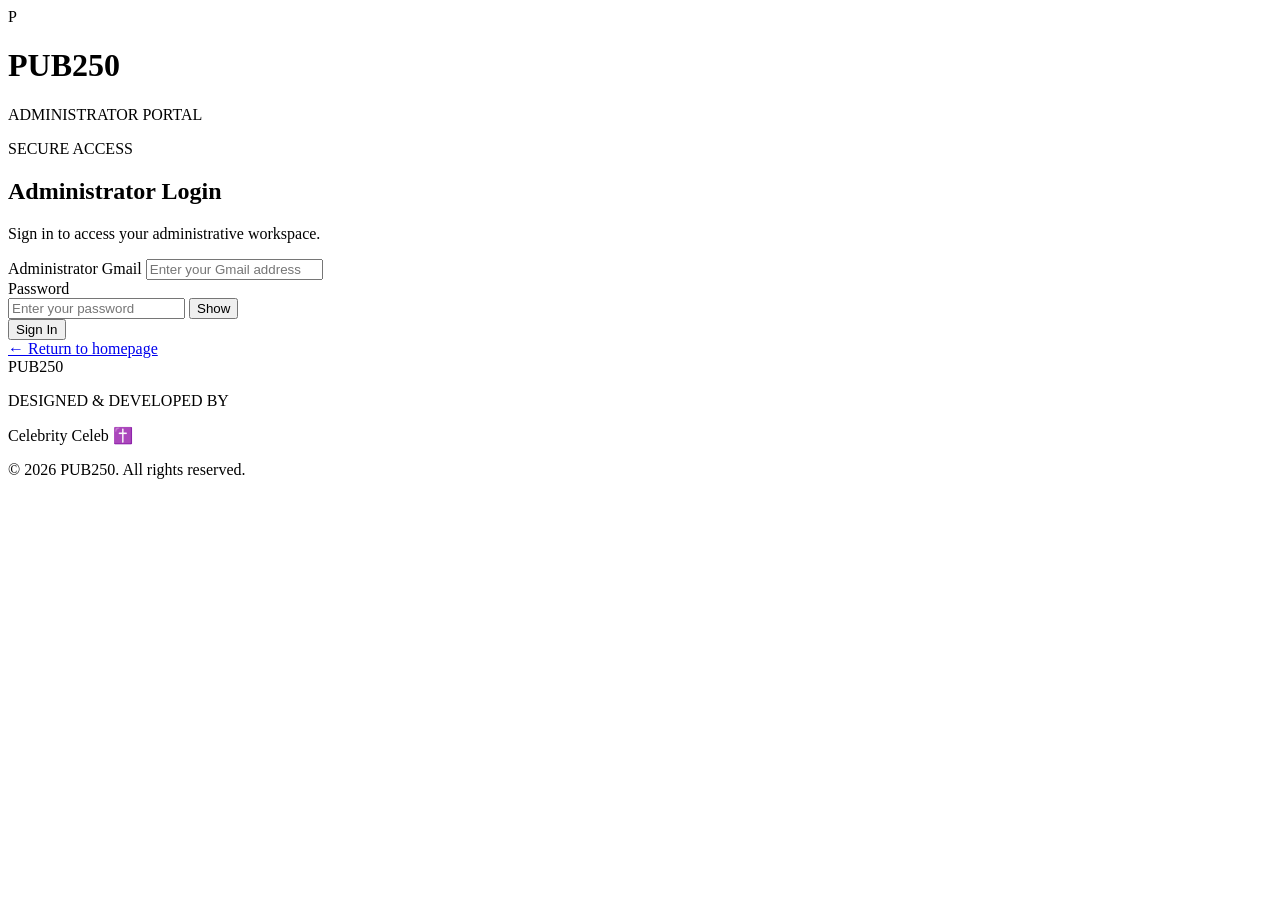
==== admin.html @ 8ce0f622 "Add files via upload" ====
<!DOCTYPE html>
<html lang="en">
<head>
    <meta charset="UTF-8">
    <meta name="viewport" content="width=device-width, initial-scale=1.0">
    <title>Administrator Login | PUB250</title>
    <link rel="stylesheet" href="css/style.css">
</head>

<body class="auth-page">

    <main class="auth-container">

        <div class="auth-brand">
            <div class="auth-brand-icon">P</div>
            <h1>PUB250</h1>
            <p>ADMINISTRATOR PORTAL</p>
        </div>

        <section class="auth-card">

            <div class="auth-heading">
                <span class="auth-eyebrow">SECURE ACCESS</span>
                <h2>Administrator Login</h2>
                <p>Sign in to access your administrative workspace.</p>
            </div>

            <form id="adminLoginForm">

                <div class="form-group">
                    <label for="adminEmail">Administrator Gmail</label>
                    <input
                        type="email"
                        id="adminEmail"
                        placeholder="Enter your Gmail address"
                        autocomplete="username"
                        required
                    >
                </div>

                <div class="form-group">
                    <label for="adminPassword">Password</label>

                    <div class="password-wrapper">
                        <input
                            type="password"
                            id="adminPassword"
                            placeholder="Enter your password"
                            autocomplete="current-password"
                            required
                        >

                        <button
                            type="button"
                            class="password-toggle"
                            id="togglePassword"
                        >
                            Show
                        </button>
                    </div>
                </div>

                <div
                    class="auth-message"
                    id="adminLoginMessage"
                    role="alert"
                    aria-live="polite"
                ></div>

                <button
                    type="submit"
                    class="auth-submit"
                    id="adminLoginButton"
                >
                    <span id="adminLoginButtonText">Sign In</span>
                </button>

            </form>

            <div class="auth-divider"></div>

            <div class="auth-register-link">
                <a href="index.html">← Return to homepage</a>
            </div>

        </section>

    </main>

    <footer class="creator-footer auth-creator-footer">
        <div class="creator-footer-brand">
            <span class="creator-footer-line"></span>
            <span>PUB250</span>
            <span class="creator-footer-line"></span>
        </div>

        <p class="creator-footer-label">
            DESIGNED &amp; DEVELOPED BY
        </p>

        <p class="creator-footer-name">
            Celebrity Celeb <span>✝️</span>
        </p>

        <p class="creator-footer-copyright">
            © 2026 PUB250. All rights reserved.
        </p>
    </footer>

    <script type="module">

        import { adminLogin } from "./js/auth.js";

        const form = document.getElementById("adminLoginForm");
        const emailInput = document.getElementById("adminEmail");
        const passwordInput = document.getElementById("adminPassword");

        const message = document.getElementById("adminLoginMessage");
        const loginButton = document.getElementById("adminLoginButton");
        const buttonText = document.getElementById("adminLoginButtonText");
        const togglePassword = document.getElementById("togglePassword");

        togglePassword.addEventListener("click", () => {
            const isHidden = passwordInput.type === "password";

            passwordInput.type = isHidden ? "text" : "password";
            togglePassword.textContent = isHidden ? "Hide" : "Show";
        });

        form.addEventListener("submit", async (event) => {

            event.preventDefault();

            message.textContent = "";
            message.className = "auth-message";

            loginButton.disabled = true;
            buttonText.textContent = "Signing in...";

            try {

                await adminLogin(
                    emailInput.value,
                    passwordInput.value
                );

                message.textContent = "Login successful. Opening administrator portal...";
                message.classList.add("success");

                window.location.href = "admin-dashboard.html";

            } catch (error) {

                message.textContent =
                    error.message || "Unable to sign in. Please try again.";

                message.classList.add("error");

                loginButton.disabled = false;
                buttonText.textContent = "Sign In";
            }

        });

    </script>

</body>
</html>
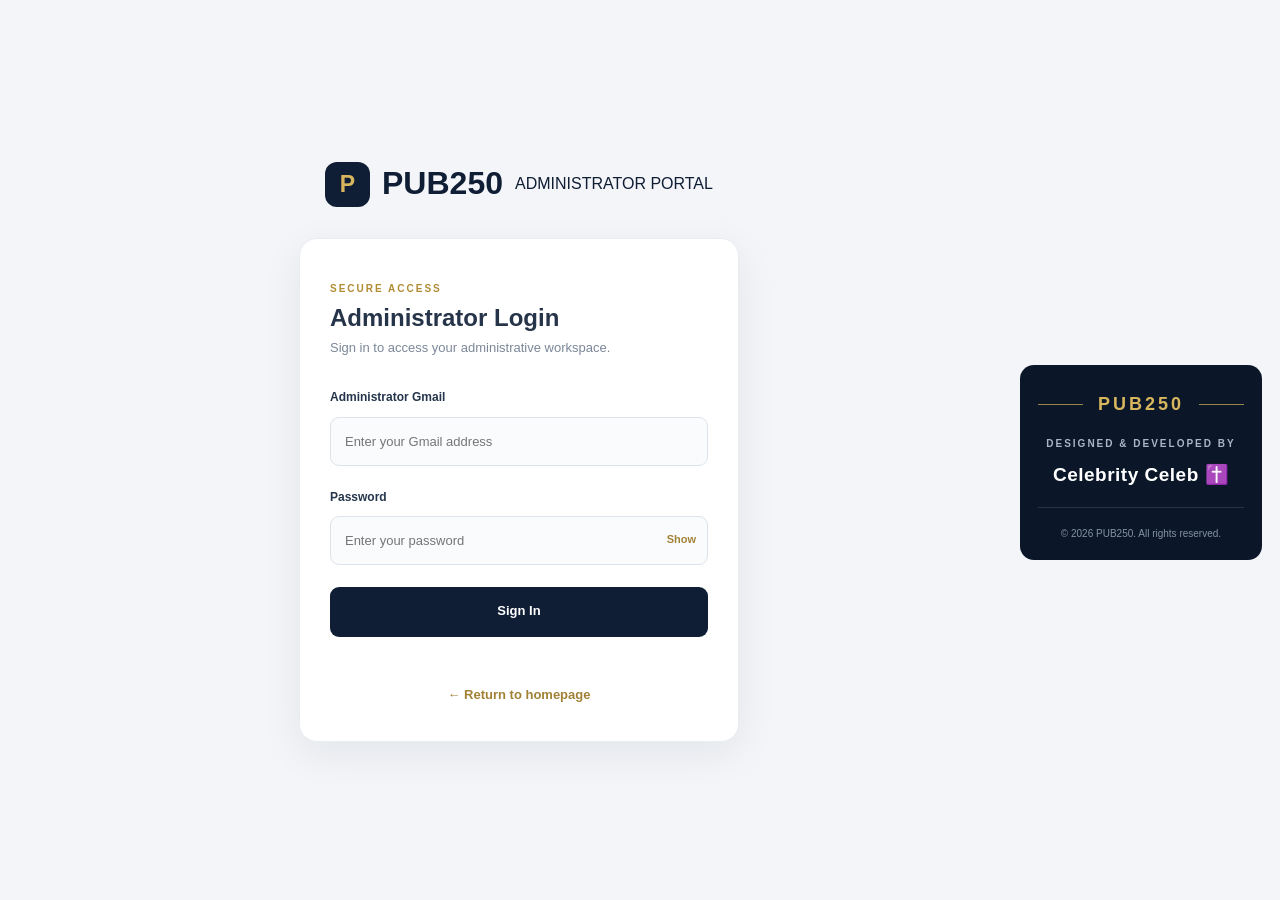
==== commit 79e79511: "Update admin.html" ====
--- a/admin.html
+++ b/admin.html
@@ -8,7 +8,7 @@
     <link rel="stylesheet" href="css/style.css">
 </head>
 
-<body class="auth-page">
+<body class="auth-page admin-login-page">
 
     <main class="auth-container">
 
--- a/css/style.css
+++ b/css/style.css
@@ -0,0 +1,1589 @@
+
+/* =========================================
+   PUB250 — MAIN DESIGN SYSTEM
+   Version 1.0
+========================================= */
+
+:root {
+    --navy: #101E35;
+    --navy-light: #1C2E4B;
+    --gold: #D7B65D;
+    --gold-light: #F5EBCF;
+    --white: #FFFFFF;
+    --background: #F3F5F8;
+    --text: #263449;
+    --muted: #718096;
+    --border: #E5E9F0;
+    --success: #26966D;
+    --shadow: 0 15px 40px rgba(16, 30, 53, 0.08);
+}
+
+* {
+    margin: 0;
+    padding: 0;
+    box-sizing: border-box;
+}
+
+html {
+    scroll-behavior: smooth;
+}
+
+body {
+    font-family: Arial, Helvetica, sans-serif;
+    background: var(--white);
+    color: var(--text);
+    line-height: 1.6;
+    overflow-x: hidden;
+}
+
+a {
+    text-decoration: none;
+    color: inherit;
+}
+
+button,
+input {
+    font: inherit;
+}
+
+.site-header {
+    width: 100%;
+    min-height: 82px;
+    padding: 15px 7%;
+    display: flex;
+    align-items: center;
+    justify-content: space-between;
+    background: var(--white);
+    border-bottom: 1px solid var(--border);
+    position: relative;
+    z-index: 10;
+}
+
+.brand {
+    display: flex;
+    align-items: center;
+    gap: 12px;
+}
+
+.brand-logo {
+    width: 45px;
+    height: 45px;
+    border-radius: 12px;
+    background: var(--navy);
+    color: var(--gold);
+    display: flex;
+    align-items: center;
+    justify-content: center;
+    font-size: 17px;
+    font-weight: 800;
+    letter-spacing: -1px;
+}
+
+.brand-info h2 {
+    font-size: 20px;
+    color: var(--navy);
+    line-height: 1.2;
+    letter-spacing: 1px;
+}
+
+.brand-info p {
+    font-size: 10px;
+    color: var(--muted);
+    letter-spacing: 0.5px;
+}
+
+.header-login {
+    padding: 10px 20px;
+    border: 1px solid var(--navy);
+    color: var(--navy);
+    border-radius: 7px;
+    font-size: 13px;
+    font-weight: 700;
+    transition: 0.25s;
+}
+
+.header-login:hover {
+    background: var(--navy);
+    color: var(--white);
+}
+
+/* HERO */
+
+.hero-section {
+    min-height: 580px;
+    padding: 85px 7%;
+    display: grid;
+    grid-template-columns: 1.1fr 0.9fr;
+    align-items: center;
+    gap: 60px;
+    background:
+        radial-gradient(circle at 85% 15%, rgba(215, 182, 93, 0.10), transparent 30%),
+        linear-gradient(120deg, #FFFFFF 45%, #F5F7FA 100%);
+}
+
+.hero-content {
+    max-width: 620px;
+}
+
+.hero-tag {
+    display: inline-flex;
+    align-items: center;
+    gap: 9px;
+    padding: 7px 13px;
+    background: #F1F5F9;
+    color: var(--navy);
+    border-radius: 30px;
+    font-size: 11px;
+    font-weight: 700;
+    letter-spacing: 0.5px;
+    margin-bottom: 25px;
+}
+
+.status-dot {
+    width: 8px;
+    height: 8px;
+    border-radius: 50%;
+    background: var(--success);
+}
+
+.hero-content h1 {
+    color: var(--navy);
+    font-size: clamp(38px, 5vw, 62px);
+    line-height: 1.12;
+    letter-spacing: -2px;
+    margin-bottom: 22px;
+}
+
+.hero-content h1 span {
+    color: #B38B32;
+}
+
+.hero-description {
+    color: var(--muted);
+    font-size: 16px;
+    max-width: 510px;
+    line-height: 1.8;
+    margin-bottom: 30px;
+}
+
+.hero-actions {
+    display: flex;
+    align-items: center;
+    flex-wrap: wrap;
+    gap: 13px;
+}
+
+.btn-primary,
+.btn-secondary,
+.btn-gold {
+    display: inline-flex;
+    align-items: center;
+    justify-content: center;
+    min-height: 48px;
+    padding: 0 23px;
+    border-radius: 7px;
+    font-size: 13px;
+    font-weight: 700;
+    transition: 0.25s;
+}
+
+.btn-primary {
+    background: var(--navy);
+    color: var(--white);
+    border: 1px solid var(--navy);
+}
+
+.btn-primary:hover {
+    background: var(--navy-light);
+    transform: translateY(-2px);
+}
+
+.btn-secondary {
+    background: var(--white);
+    color: var(--navy);
+    border: 1px solid var(--border);
+}
+
+.btn-secondary:hover {
+    border-color: var(--gold);
+    transform: translateY(-2px);
+}
+
+.hero-note {
+    margin-top: 22px;
+    color: var(--muted);
+    font-size: 11px;
+}
+
+/* HERO VISUAL */
+
+.hero-visual {
+    min-height: 390px;
+    display: flex;
+    align-items: center;
+    justify-content: center;
+    position: relative;
+}
+
+.visual-card {
+    width: 100%;
+    max-width: 370px;
+    min-height: 330px;
+    padding: 30px;
+    border-radius: 18px;
+    background: var(--navy);
+    color: var(--white);
+    box-shadow: 0 25px 60px rgba(16, 30, 53, 0.20);
+    position: relative;
+    overflow: hidden;
+}
+
+.visual-card::before {
+    content: "";
+    position: absolute;
+    width: 220px;
+    height: 220px;
+    border: 1px solid rgba(215, 182, 93, 0.18);
+    border-radius: 50%;
+    right: -80px;
+    top: -80px;
+}
+
+.visual-top,
+.visual-bottom {
+    display: flex;
+    align-items: center;
+    justify-content: space-between;
+    position: relative;
+    z-index: 1;
+}
+
+.visual-icon {
+    width: 43px;
+    height: 43px;
+    display: flex;
+    align-items: center;
+    justify-content: center;
+    border-radius: 12px;
+    background: rgba(215, 182, 93, 0.15);
+    color: var(--gold);
+    font-size: 20px;
+}
+
+.visual-label {
+    font-size: 10px;
+    color: #C6CFDC;
+    letter-spacing: 1px;
+    text-transform: uppercase;
+}
+
+.visual-year {
+    font-size: 76px;
+    line-height: 1;
+    font-weight: 800;
+    color: var(--gold);
+    margin: 48px 0 15px;
+    letter-spacing: -5px;
+    position: relative;
+    z-index: 1;
+}
+
+.visual-card h3 {
+    font-size: 19px;
+    position: relative;
+    z-index: 1;
+}
+
+.visual-card > p {
+    color: #C6CFDC;
+    font-size: 12px;
+    margin-top: 5px;
+    position: relative;
+    z-index: 1;
+}
+
+.visual-divider {
+    height: 1px;
+    background: rgba(255, 255, 255, 0.15);
+    margin: 28px 0 17px;
+}
+
+.visual-bottom {
+    font-size: 10px;
+    color: #C6CFDC;
+}
+
+.floating-card {
+    position: absolute;
+    display: flex;
+    align-items: center;
+    gap: 11px;
+    padding: 13px 16px;
+    background: var(--white);
+    border-radius: 10px;
+    box-shadow: var(--shadow);
+    z-index: 2;
+}
+
+.floating-card-one {
+    top: 40px;
+    right: -10px;
+}
+
+.floating-card-two {
+    bottom: 30px;
+    left: -25px;
+}
+
+.floating-icon {
+    width: 34px;
+    height: 34px;
+    display: flex;
+    align-items: center;
+    justify-content: center;
+    background: var(--gold-light);
+    color: var(--navy);
+    border-radius: 8px;
+    font-size: 16px;
+}
+
+.floating-card strong {
+    display: block;
+    color: var(--navy);
+    font-size: 11px;
+}
+
+.floating-card small {
+    display: block;
+    color: var(--muted);
+    font-size: 9px;
+}
+
+/* FEATURES */
+
+.features-section {
+    padding: 85px 7%;
+    background: var(--white);
+}
+
+.section-heading {
+    max-width: 600px;
+    margin: 0 auto 45px;
+    text-align: center;
+}
+
+.section-eyebrow {
+    color: #A9822D;
+    font-size: 11px;
+    font-weight: 800;
+    letter-spacing: 1.5px;
+    text-transform: uppercase;
+    margin-bottom: 10px;
+}
+
+.section-heading h2 {
+    color: var(--navy);
+    font-size: clamp(27px, 4vw, 38px);
+    line-height: 1.2;
+    margin-bottom: 13px;
+}
+
+.section-heading p {
+    color: var(--muted);
+    font-size: 14px;
+}
+
+.features-grid {
+    display: grid;
+    grid-template-columns: repeat(4, 1fr);
+    gap: 18px;
+}
+
+.feature-card {
+    padding: 27px 22px;
+    background: var(--white);
+    border: 1px solid var(--border);
+    border-radius: 12px;
+    transition: 0.25s;
+}
+
+.feature-card:hover {
+    transform: translateY(-5px);
+    border-color: var(--gold);
+    box-shadow: var(--shadow);
+}
+
+.feature-icon {
+    width: 45px;
+    height: 45px;
+    border-radius: 11px;
+    display: flex;
+    align-items: center;
+    justify-content: center;
+    background: var(--gold-light);
+    color: var(--navy);
+    font-size: 20px;
+    margin-bottom: 20px;
+}
+
+.feature-card h3 {
+    color: var(--navy);
+    font-size: 15px;
+    margin-bottom: 9px;
+}
+
+.feature-card p {
+    color: var(--muted);
+    font-size: 12px;
+    line-height: 1.7;
+}
+
+/* JOIN SECTION */
+
+.join-section {
+    margin: 0 7% 80px;
+    padding: 55px 35px;
+    border-radius: 16px;
+    background: var(--navy);
+    text-align: center;
+    color: var(--white);
+}
+
+.join-section h2 {
+    font-size: clamp(25px, 4vw, 36px);
+    margin-bottom: 12px;
+}
+
+.join-section p {
+    max-width: 520px;
+    margin: 0 auto 25px;
+    color: #C6CFDC;
+    font-size: 13px;
+}
+
+.btn-gold {
+    background: var(--gold);
+    color: var(--navy);
+    border: 1px solid var(--gold);
+}
+
+.btn-gold:hover {
+    background: #E6C978;
+    transform: translateY(-2px);
+}
+
+
+/* PROJECT CREATOR FOOTER */
+
+.creator-footer {
+    padding: 45px 20px 25px;
+    background: #0B1729;
+    color: #FFFFFF;
+    text-align: center;
+}
+
+.creator-footer-brand {
+    display: flex;
+    align-items: center;
+    justify-content: center;
+    gap: 15px;
+    color: #D7B65D;
+    font-size: 18px;
+    font-weight: 800;
+    letter-spacing: 3px;
+    margin-bottom: 25px;
+}
+
+.creator-footer-line {
+    width: 45px;
+    height: 1px;
+    background: #D7B65D;
+    opacity: 0.7;
+}
+
+.creator-footer-label {
+    color: #AAB5C5;
+    font-size: 10px;
+    font-weight: 700;
+    letter-spacing: 2px;
+    margin-bottom: 8px;
+}
+
+.creator-footer-name {
+    color: #FFFFFF;
+    font-size: 19px;
+    font-weight: 700;
+    letter-spacing: 0.5px;
+    margin-bottom: 20px;
+}
+
+.creator-footer-name span {
+    color: #D7B65D;
+}
+
+.creator-footer-copyright {
+    padding-top: 18px;
+    border-top: 1px solid rgba(255, 255, 255, 0.12);
+    color: #8492A6;
+    font-size: 10px;
+}
+
+
+/* TABLET */
+
+@media (max-width: 1000px) {
+    .hero-section {
+        gap: 35px;
+        padding-left: 5%;
+        padding-right: 5%;
+    }
+
+    .features-section {
+        padding-left: 5%;
+        padding-right: 5%;
+    }
+
+    .features-grid {
+        grid-template-columns: repeat(2, 1fr);
+    }
+
+    .floating-card-one {
+        right: -5px;
+    }
+}
+
+/* MOBILE */
+
+@media (max-width: 700px) {
+    .site-header {
+        min-height: 70px;
+        padding: 12px 5%;
+    }
+
+    .brand-logo {
+        width: 40px;
+        height: 40px;
+        font-size: 15px;
+    }
+
+    .brand-info h2 {
+        font-size: 17px;
+    }
+
+    .brand-info p {
+        font-size: 9px;
+    }
+
+    .header-login {
+        padding: 9px 13px;
+        font-size: 11px;
+    }
+
+    .hero-section {
+        grid-template-columns: 1fr;
+        padding: 65px 6% 55px;
+        gap: 30px;
+    }
+
+    .hero-content h1 {
+        font-size: 43px;
+        letter-spacing: -1.5px;
+    }
+
+    .hero-description {
+        font-size: 14px;
+    }
+
+    .hero-visual {
+        min-height: 350px;
+        margin: 0 5px;
+    }
+
+    .visual-card {
+        max-width: 340px;
+        min-height: 310px;
+        padding: 25px;
+    }
+
+    .visual-year {
+        font-size: 67px;
+        margin-top: 40px;
+    }
+
+    .floating-card-one {
+        top: 15px;
+        right: -5px;
+    }
+
+    .floating-card-two {
+        bottom: 10px;
+        left: -5px;
+    }
+
+    .features-section {
+        padding: 65px 6%;
+    }
+
+    .section-heading {
+        margin-bottom: 30px;
+    }
+
+    .features-grid {
+        gap: 12px;
+    }
+
+    .feature-card {
+        padding: 20px 15px;
+    }
+
+    .feature-card h3 {
+        font-size: 13px;
+    }
+
+    .feature-card p {
+        font-size: 11px;
+    }
+
+    .join-section {
+        margin: 0 5% 55px;
+        padding: 40px 20px;
+    }
+
+    .site-footer {
+        padding: 35px 6% 20px;
+    }
+}
+
+/* SMALL PHONES */
+
+@media (max-width: 380px) {
+    .hero-content h1 {
+        font-size: 36px;
+    }
+
+    .hero-actions {
+        align-items: stretch;
+        flex-direction: column;
+    }
+
+    .hero-actions a {
+        width: 100%;
+    }
+
+    .floating-card {
+        padding: 10px;
+    }
+
+    .floating-card strong {
+        font-size: 10px;
+    }
+
+    .features-grid {
+        grid-template-columns: 1fr;
+    }
+}
+
+/* =================================
+   PUB250 AUTHENTICATION PAGES
+================================= */
+
+.auth-page {
+    min-height: 100vh;
+    background: #F3F5F8;
+    display: flex;
+    align-items: center;
+    justify-content: center;
+    padding: 35px 18px;
+    font-family: Arial, sans-serif;
+}
+
+.auth-container {
+    width: 100%;
+    max-width: 440px;
+    margin: auto;
+}
+
+.auth-brand {
+    display: flex;
+    align-items: center;
+    justify-content: center;
+    gap: 12px;
+    text-decoration: none;
+    color: #101E35;
+    margin-bottom: 28px;
+}
+
+.auth-brand-icon {
+    width: 45px;
+    height: 45px;
+    background: #101E35;
+    color: #D7B65D;
+    border-radius: 12px;
+    display: flex;
+    align-items: center;
+    justify-content: center;
+    font-size: 23px;
+    font-weight: 800;
+}
+
+.auth-brand strong {
+    display: block;
+    font-size: 21px;
+    letter-spacing: 1px;
+}
+
+.auth-brand small {
+    display: block;
+    font-size: 9px;
+    color: #7B8798;
+    letter-spacing: 1.5px;
+    margin-top: 3px;
+}
+
+.auth-card {
+    background: #FFFFFF;
+    border-radius: 18px;
+    padding: 35px 30px;
+    box-shadow: 0 12px 40px rgba(16, 30, 53, 0.07);
+    border: 1px solid #E9EDF2;
+}
+
+.auth-heading {
+    margin-bottom: 30px;
+}
+
+.auth-eyebrow {
+    color: #B18B32;
+    font-size: 10px;
+    font-weight: 800;
+    letter-spacing: 2px;
+}
+
+.auth-heading h1 {
+    color: #101E35;
+    font-size: 29px;
+    margin: 12px 0 8px;
+}
+
+.auth-heading p {
+    color: #7B8798;
+    font-size: 13px;
+    line-height: 1.6;
+}
+
+.form-group {
+    margin-bottom: 22px;
+}
+
+.form-group label {
+    display: block;
+    color: #25354B;
+    font-size: 12px;
+    font-weight: 700;
+    margin-bottom: 9px;
+}
+
+.form-group input {
+    width: 100%;
+    height: 49px;
+    padding: 0 14px;
+    border: 1px solid #DDE3EB;
+    border-radius: 9px;
+    background: #FAFBFC;
+    color: #101E35;
+    font-size: 13px;
+    outline: none;
+    box-sizing: border-box;
+}
+
+.form-group input:focus {
+    border-color: #C4A24E;
+    background: #FFFFFF;
+    box-shadow: 0 0 0 3px rgba(215, 182, 93, 0.12);
+}
+
+.password-wrapper {
+    position: relative;
+}
+
+.password-wrapper input {
+    padding-right: 65px;
+}
+
+.password-toggle {
+    position: absolute;
+    right: 12px;
+    top: 50%;
+    transform: translateY(-50%);
+    border: none;
+    background: transparent;
+    color: #A18136;
+    font-size: 11px;
+    font-weight: 700;
+    cursor: pointer;
+}
+
+.field-hint {
+    display: block;
+    color: #8994A3;
+    font-size: 10px;
+    margin-top: 8px;
+    line-height: 1.5;
+}
+
+.auth-message {
+    display: none;
+    padding: 12px;
+    border-radius: 8px;
+    font-size: 12px;
+    line-height: 1.5;
+    margin-bottom: 18px;
+}
+
+.auth-message.error,
+.auth-message.success {
+    display: block;
+}
+
+.auth-message.error {
+    color: #B42318;
+    background: #FEF3F2;
+}
+
+.auth-message.success {
+    color: #167347;
+    background: #ECFDF3;
+}
+
+.auth-submit {
+    width: 100%;
+    height: 50px;
+    background: #101E35;
+    color: #FFFFFF;
+    border: none;
+    border-radius: 9px;
+    font-size: 13px;
+    font-weight: 700;
+    cursor: pointer;
+    transition: 0.2s ease;
+}
+
+.auth-submit:hover {
+    background: #1B3152;
+}
+
+.auth-submit:disabled {
+    opacity: 0.65;
+    cursor: not-allowed;
+}
+
+.auth-divider {
+    display: flex;
+    align-items: center;
+    gap: 12px;
+    margin: 28px 0 20px;
+}
+
+.auth-divider span {
+    flex: 1;
+    height: 1px;
+    background: #E9EDF2;
+}
+
+.auth-divider small {
+    color: #929CAB;
+    font-size: 9px;
+    font-weight: 700;
+    letter-spacing: 1px;
+}
+
+.auth-register-link {
+    display: block;
+    text-align: center;
+    color: #A18136;
+    text-decoration: none;
+    font-size: 13px;
+    font-weight: 700;
+}
+
+.auth-register-link:hover {
+    text-decoration: underline;
+}
+
+.auth-footer {
+    text-align: center;
+    color: #929CAB;
+    font-size: 10px;
+    margin-top: 25px;
+}
+
+@media (max-width: 420px) {
+    .auth-card {
+        padding: 28px 21px;
+    }
+
+    .auth-heading h1 {
+        font-size: 25px;
+    }
+}
+.auth-creator-footer {
+    margin-top: 25px;
+    border-radius: 14px;
+    padding: 25px 18px 18px;
+}
+
+.auth-creator-footer .creator-footer-brand {
+    margin-bottom: 17px;
+}
+
+.auth-creator-footer .creator-footer-name {
+    margin-bottom: 17px;
+}
+
+/* =========================================
+   PUB250 ADMINISTRATOR DASHBOARD
+========================================= */
+
+.admin-dashboard-page {
+    margin: 0;
+    background: #F3F5F8;
+    color: #17243A;
+    font-family: Arial, sans-serif;
+}
+
+.admin-layout {
+    display: flex;
+    min-height: 100vh;
+}
+
+/* SIDEBAR */
+
+.admin-sidebar {
+    width: 260px;
+    min-width: 260px;
+    background: #101E35;
+    color: #FFFFFF;
+    padding: 25px 16px;
+    display: flex;
+    flex-direction: column;
+    min-height: 100vh;
+    box-sizing: border-box;
+}
+
+.admin-sidebar-brand {
+    display: flex;
+    align-items: center;
+    gap: 12px;
+    padding: 0 8px 25px;
+    border-bottom: 1px solid rgba(255,255,255,0.12);
+}
+
+.admin-brand-icon {
+    width: 43px;
+    height: 43px;
+    background: #D7B65D;
+    color: #101E35;
+    border-radius: 12px;
+    display: flex;
+    align-items: center;
+    justify-content: center;
+    font-size: 24px;
+    font-weight: 900;
+}
+
+.admin-sidebar-brand h2 {
+    font-size: 20px;
+    margin: 0 0 4px;
+    letter-spacing: 1px;
+}
+
+.admin-sidebar-brand span {
+    color: #D7B65D;
+    font-size: 9px;
+    letter-spacing: 2px;
+    font-weight: 700;
+}
+
+/* ADMIN PROFILE */
+
+.admin-user-card {
+    display: flex;
+    align-items: center;
+    gap: 11px;
+    padding: 22px 8px;
+    border-bottom: 1px solid rgba(255,255,255,0.12);
+}
+
+.admin-avatar {
+    width: 40px;
+    height: 40px;
+    flex-shrink: 0;
+    border-radius: 50%;
+    background: #D7B65D;
+    color: #101E35;
+    display: flex;
+    align-items: center;
+    justify-content: center;
+    font-size: 17px;
+    font-weight: 800;
+}
+
+.admin-user-info {
+    min-width: 0;
+    display: flex;
+    flex-direction: column;
+    gap: 5px;
+}
+
+.admin-user-info strong {
+    font-size: 12px;
+    overflow-wrap: anywhere;
+}
+
+.admin-user-info span {
+    font-size: 10px;
+    color: #D7B65D;
+}
+
+/* NAVIGATION */
+
+.admin-navigation {
+    padding-top: 15px;
+    flex: 1;
+}
+
+.admin-nav-heading {
+    color: #8290A5;
+    font-size: 9px;
+    font-weight: 800;
+    letter-spacing: 1.5px;
+    padding: 12px 10px 7px;
+}
+
+.admin-nav-item {
+    width: 100%;
+    border: none;
+    background: transparent;
+    color: #C4CDDA;
+    padding: 12px 11px;
+    margin-bottom: 3px;
+    border-radius: 8px;
+    display: flex;
+    align-items: center;
+    gap: 12px;
+    text-align: left;
+    font-size: 12px;
+    cursor: pointer;
+    transition: 0.2s ease;
+}
+
+.admin-nav-item span {
+    width: 17px;
+    color: #D7B65D;
+    font-size: 16px;
+    text-align: center;
+}
+
+.admin-nav-item:hover {
+    background: rgba(255,255,255,0.08);
+    color: #FFFFFF;
+}
+
+.admin-nav-item.active {
+    background: #D7B65D;
+    color: #101E35;
+    font-weight: 800;
+}
+
+.admin-nav-item.active span {
+    color: #101E35;
+}
+
+/* SIGN OUT */
+
+.admin-logout-button {
+    border: 1px solid rgba(255,255,255,0.15);
+    background: transparent;
+    color: #FFFFFF;
+    padding: 13px;
+    border-radius: 8px;
+    text-align: left;
+    font-size: 12px;
+    cursor: pointer;
+}
+
+.admin-logout-button:hover {
+    background: rgba(255,255,255,0.08);
+}
+
+/* MAIN AREA */
+
+.admin-main {
+    flex: 1;
+    min-width: 0;
+}
+
+.admin-topbar {
+    min-height: 82px;
+    padding: 18px 30px;
+    background: #FFFFFF;
+    border-bottom: 1px solid #E8ECF1;
+    display: flex;
+    align-items: center;
+    justify-content: space-between;
+    gap: 15px;
+    box-sizing: border-box;
+}
+
+.admin-topbar-label {
+    color: #8B96A7;
+    font-size: 9px;
+    font-weight: 800;
+    letter-spacing: 1.5px;
+}
+
+.admin-topbar h1 {
+    margin: 5px 0 0;
+    color: #101E35;
+    font-size: 21px;
+}
+
+.admin-topbar-status {
+    color: #68768A;
+    font-size: 10px;
+    display: flex;
+    align-items: center;
+    gap: 7px;
+}
+
+.admin-status-dot {
+    width: 7px;
+    height: 7px;
+    background: #27AE60;
+    border-radius: 50%;
+}
+
+.admin-menu-toggle {
+    display: none;
+    background: transparent;
+    border: none;
+    color: #101E35;
+    font-size: 23px;
+    cursor: pointer;
+}
+
+/* CONTENT */
+
+.admin-content {
+    padding: 30px;
+    max-width: 1500px;
+    margin: auto;
+    box-sizing: border-box;
+}
+
+.admin-welcome {
+    display: flex;
+    justify-content: space-between;
+    align-items: center;
+    margin-bottom: 27px;
+}
+
+.admin-section-eyebrow {
+    color: #B18E32;
+    font-size: 9px;
+    font-weight: 800;
+    letter-spacing: 1.5px;
+}
+
+.admin-welcome h2 {
+    color: #101E35;
+    font-size: 24px;
+    margin: 8px 0;
+}
+
+.admin-welcome p {
+    color: #7D8999;
+    font-size: 12px;
+    margin: 0;
+}
+
+/* STATISTICS */
+
+.admin-stat-grid {
+    display: grid;
+    grid-template-columns: repeat(4, minmax(0, 1fr));
+    gap: 17px;
+    margin-bottom: 25px;
+}
+
+.admin-stat-card {
+    background: #FFFFFF;
+    border: 1px solid #E9EDF2;
+    border-radius: 12px;
+    padding: 21px;
+    box-shadow: 0 3px 12px rgba(16,30,53,0.03);
+}
+
+.admin-stat-card span {
+    display: block;
+    color: #778397;
+    font-size: 11px;
+    font-weight: 600;
+}
+
+.admin-stat-card strong {
+    display: block;
+    color: #101E35;
+    font-size: 29px;
+    margin: 12px 0 7px;
+}
+
+.admin-stat-card small {
+    color: #A0AABA;
+    font-size: 10px;
+}
+
+/* PANELS */
+
+.admin-panel {
+    background: #FFFFFF;
+    border: 1px solid #E9EDF2;
+    border-radius: 12px;
+    padding: 24px;
+    box-shadow: 0 3px 12px rgba(16,30,53,0.03);
+}
+
+.admin-panel-heading {
+    display: flex;
+    align-items: center;
+    justify-content: space-between;
+    margin-bottom: 18px;
+}
+
+.admin-panel-heading h3 {
+    color: #101E35;
+    font-size: 16px;
+    margin: 7px 0 0;
+}
+
+.admin-placeholder {
+    color: #8793A4;
+    font-size: 12px;
+    line-height: 1.8;
+}
+
+/* MOBILE */
+
+@media (max-width: 1000px) {
+
+    .admin-stat-grid {
+        grid-template-columns: repeat(2, minmax(0, 1fr));
+    }
+
+}
+
+@media (max-width: 700px) {
+
+    .admin-sidebar {
+        position: fixed;
+        top: 0;
+        left: -280px;
+        bottom: 0;
+        width: 260px;
+        z-index: 1000;
+        overflow-y: auto;
+        transition: left 0.25s ease;
+    }
+
+    .admin-sidebar.open {
+        left: 0;
+    }
+
+    .admin-menu-toggle {
+        display: block;
+    }
+
+    .admin-topbar {
+        padding: 15px 17px;
+        justify-content: flex-start;
+    }
+
+    .admin-topbar h1 {
+        font-size: 17px;
+    }
+
+    .admin-topbar-status {
+        margin-left: auto;
+        font-size: 9px;
+    }
+
+    .admin-content {
+        padding: 20px 15px;
+    }
+
+    .admin-welcome h2 {
+        font-size: 20px;
+    }
+
+    .admin-stat-grid {
+        gap: 10px;
+    }
+
+    .admin-stat-card {
+        padding: 16px 13px;
+    }
+
+    .admin-stat-card strong {
+        font-size: 25px;
+    }
+
+    .admin-panel {
+        padding: 18px;
+    }
+
+}
+
+@media (max-width: 360px) {
+
+    .admin-stat-grid {
+        grid-template-columns: 1fr;
+    }
+
+}
+
+/* =========================================
+   PUB250 REGISTRATION MANAGEMENT
+========================================= */
+
+.admin-action-button {
+    border: none;
+    background: #101E35;
+    color: #FFFFFF;
+    padding: 11px 17px;
+    border-radius: 8px;
+    font-size: 11px;
+    font-weight: 700;
+    cursor: pointer;
+    transition: 0.2s ease;
+}
+
+.admin-action-button:hover {
+    background: #1C3458;
+}
+
+.admin-action-button:disabled {
+    opacity: 0.5;
+    cursor: not-allowed;
+}
+
+/* FILTER BUTTONS */
+
+.registration-filters {
+    display: flex;
+    flex-wrap: wrap;
+    gap: 9px;
+    margin: 20px 0;
+    padding-bottom: 18px;
+    border-bottom: 1px solid #EDF0F4;
+}
+
+.registration-filter {
+    border: 1px solid #E3E8EF;
+    background: #FFFFFF;
+    color: #68768A;
+    padding: 9px 13px;
+    border-radius: 7px;
+    font-size: 10px;
+    font-weight: 700;
+    cursor: pointer;
+    transition: 0.2s ease;
+}
+
+.registration-filter:hover {
+    border-color: #D7B65D;
+    color: #101E35;
+}
+
+.registration-filter.active {
+    background: #101E35;
+    border-color: #101E35;
+    color: #FFFFFF;
+}
+
+/* REGISTRATION LIST */
+
+.registration-list {
+    display: flex;
+    flex-direction: column;
+    gap: 12px;
+}
+
+.registration-card {
+    border: 1px solid #E9EDF2;
+    border-radius: 10px;
+    padding: 18px;
+    background: #FFFFFF;
+    transition: 0.2s ease;
+}
+
+.registration-card:hover {
+    border-color: #D7B65D;
+}
+
+.registration-card-top {
+    display: flex;
+    align-items: center;
+    gap: 12px;
+}
+
+.registration-student-avatar {
+    width: 42px;
+    height: 42px;
+    flex-shrink: 0;
+    border-radius: 50%;
+    background: #F4EBD0;
+    color: #8D7026;
+    display: flex;
+    align-items: center;
+    justify-content: center;
+    font-size: 16px;
+    font-weight: 800;
+}
+
+.registration-student-info {
+    min-width: 0;
+    flex: 1;
+}
+
+.registration-student-info h4 {
+    margin: 0 0 5px;
+    color: #101E35;
+    font-size: 13px;
+    overflow-wrap: anywhere;
+}
+
+.registration-student-info span {
+    color: #8793A4;
+    font-size: 10px;
+    overflow-wrap: anywhere;
+}
+
+.registration-status {
+    padding: 6px 9px;
+    border-radius: 20px;
+    font-size: 9px;
+    font-weight: 800;
+    text-transform: capitalize;
+    white-space: nowrap;
+}
+
+.registration-status.pending {
+    background: #FFF3D8;
+    color: #9A6B12;
+}
+
+.registration-status.approved {
+    background: #E1F5E9;
+    color: #237A45;
+}
+
+.registration-status.rejected {
+    background: #FCE7E7;
+    color: #B13B3B;
+}
+
+.registration-status.suspended {
+    background: #E8EAF0;
+    color: #566176;
+}
+
+/* STUDENT DETAILS */
+
+.registration-details {
+    display: grid;
+    grid-template-columns: repeat(3, minmax(0, 1fr));
+    gap: 14px;
+    margin-top: 18px;
+    padding-top: 15px;
+    border-top: 1px solid #F0F2F5;
+}
+
+.registration-details p {
+    margin: 0;
+    color: #45546A;
+    font-size: 11px;
+    overflow-wrap: anywhere;
+    line-height: 1.6;
+}
+
+.registration-details p span {
+    display: block;
+    color: #98A2B1;
+    font-size: 9px;
+    font-weight: 700;
+    margin-bottom: 4px;
+}
+
+/* EMPTY STATE */
+
+.registration-empty {
+    text-align: center;
+    padding: 45px 15px;
+}
+
+.registration-empty > span {
+    font-size: 30px;
+    color: #D7B65D;
+}
+
+.registration-empty h3 {
+    color: #101E35;
+    font-size: 15px;
+    margin: 13px 0 7px;
+}
+
+.registration-empty p {
+    color: #8B96A7;
+    font-size: 11px;
+}
+
+/* MOBILE */
+
+@media (max-width: 700px) {
+
+    .registration-details {
+        grid-template-columns: 1fr;
+        gap: 10px;
+    }
+
+    .registration-card {
+        padding: 15px;
+    }
+
+    .registration-filters {
+        gap: 7px;
+    }
+
+    .registration-filter {
+        padding: 8px 10px;
+        font-size: 9px;
+    }
+
+    .admin-action-button {
+        padding: 10px 12px;
+        font-size: 10px;
+    }
+
+}
+
+@media (max-width: 380px) {
+
+    .registration-card-top {
+        flex-wrap: wrap;
+    }
+
+    .registration-status {
+        margin-left: auto;
+    }
+
+}
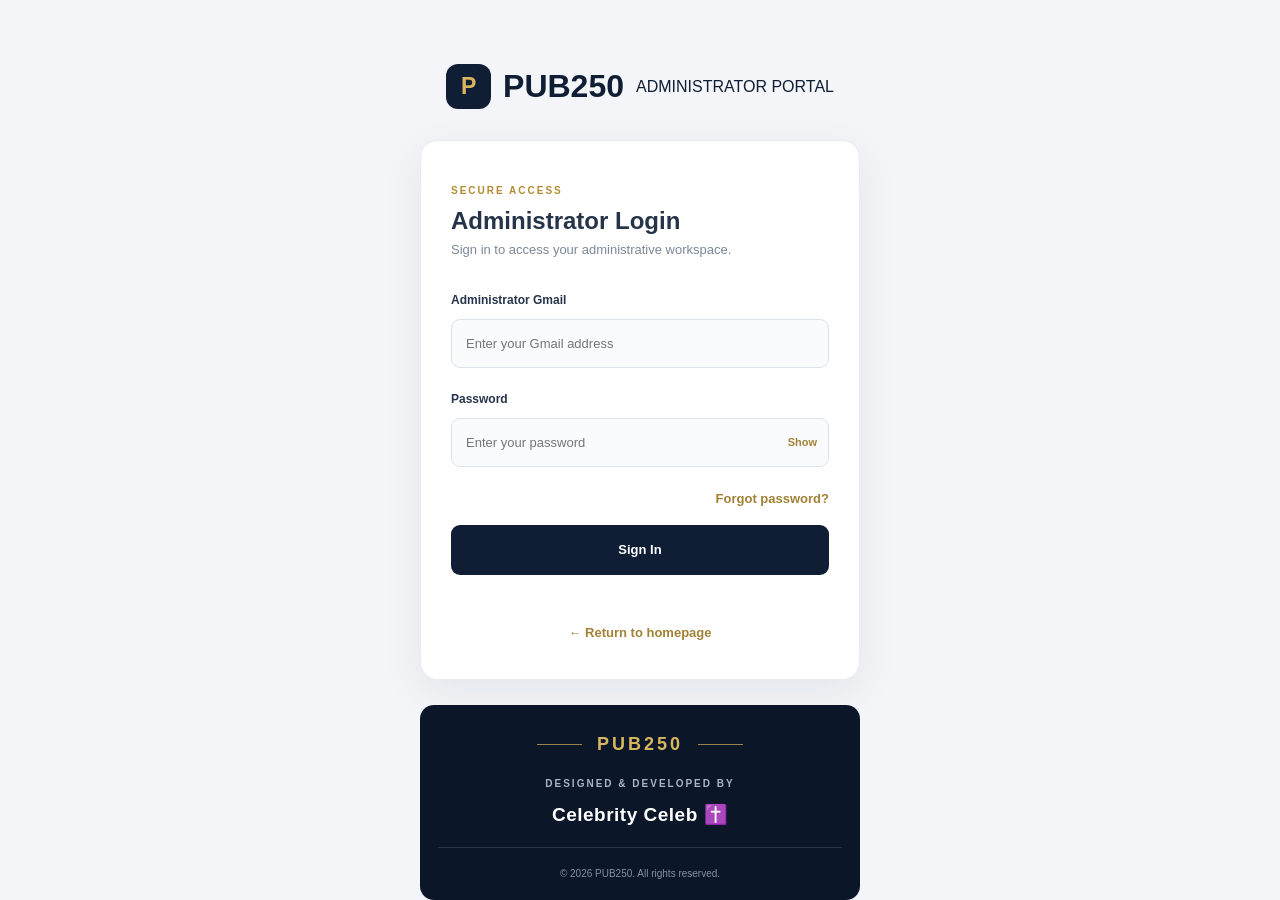
==== commit 15237f09: "Create admin.html" ====
--- a/admin.html
+++ b/admin.html
@@ -5,7 +5,7 @@
     <meta charset="UTF-8">
     <meta name="viewport" content="width=device-width, initial-scale=1.0">
     <title>Administrator Login | PUB250</title>
-    <link rel="stylesheet" href="css/style.css">
+    <link rel="stylesheet" href="./css/style.css">
 </head>
 
 <body class="auth-page admin-login-page">
@@ -61,6 +61,12 @@
                     </div>
                 </div>
 
+                <div class="auth-register-link" style="text-align:right; margin: 0 0 15px;">
+                    <a href="#" id="forgotPasswordLink">
+                        Forgot password?
+                    </a>
+                </div>
+
                 <div
                     class="auth-message"
                     id="adminLoginMessage"
@@ -111,6 +117,7 @@
     <script type="module">
 
         import { adminLogin } from "./js/auth.js";
+        import { supabase } from "./js/config.js";
 
         const form = document.getElementById("adminLoginForm");
         const emailInput = document.getElementById("adminEmail");
@@ -120,6 +127,13 @@
         const loginButton = document.getElementById("adminLoginButton");
         const buttonText = document.getElementById("adminLoginButtonText");
         const togglePassword = document.getElementById("togglePassword");
+        const forgotPasswordLink = document.getElementById("forgotPasswordLink");
+
+        function showMessage(text, type) {
+            message.textContent = text;
+            message.className = "auth-message " + type;
+            message.style.display = "block";
+        }
 
         togglePassword.addEventListener("click", () => {
             const isHidden = passwordInput.type === "password";
@@ -128,6 +142,7 @@
             togglePassword.textContent = isHidden ? "Hide" : "Show";
         });
 
+        // Administrator login
         form.addEventListener("submit", async (event) => {
 
             event.preventDefault();
@@ -145,22 +160,75 @@
                     passwordInput.value
                 );
 
-                message.textContent = "Login successful. Opening administrator portal...";
-                message.classList.add("success");
+                showMessage(
+                    "Login successful. Opening administrator portal...",
+                    "success"
+                );
 
                 window.location.href = "admin-dashboard.html";
 
             } catch (error) {
 
-                message.textContent =
-                    error.message || "Unable to sign in. Please try again.";
-
-                message.classList.add("error");
+                showMessage(
+                    error.message || "Unable to sign in. Please try again.",
+                    "error"
+                );
 
                 loginButton.disabled = false;
                 buttonText.textContent = "Sign In";
             }
-
+        });
+
+        // Administrator password recovery
+        forgotPasswordLink.addEventListener("click", async (event) => {
+
+            event.preventDefault();
+
+            const email = emailInput.value.trim().toLowerCase();
+
+            if (!email || !emailInput.checkValidity()) {
+                showMessage(
+                    "Enter your administrator Gmail address first.",
+                    "error"
+                );
+                emailInput.focus();
+                return;
+            }
+
+            forgotPasswordLink.style.pointerEvents = "none";
+            forgotPasswordLink.textContent = "Sending reset link...";
+
+            try {
+
+                const { error } = await supabase.auth.resetPasswordForEmail(
+                    email,
+                    {
+                        redirectTo:
+                            "https://celebrityceleb.github.io/PUB250/update-password.html"
+                    }
+                );
+
+                if (error) {
+                    throw error;
+                }
+
+                showMessage(
+                    "Password reset instructions have been sent. Check your Gmail inbox.",
+                    "success"
+                );
+
+            } catch (error) {
+
+                showMessage(
+                    error.message || "Unable to send password reset email.",
+                    "error"
+                );
+
+            } finally {
+
+                forgotPasswordLink.style.pointerEvents = "auto";
+                forgotPasswordLink.textContent = "Forgot password?";
+            }
         });
 
     </script>
--- a/css/style.css
+++ b/css/style.css
@@ -1587,3 +1587,53 @@
     }
 
 }
+/* =========================================
+   ADMIN LOGIN MOBILE LAYOUT FIX
+========================================= */
+
+.admin-login-page {
+    display: flex;
+    flex-direction: column;
+    align-items: center;
+    justify-content: flex-start;
+    width: 100%;
+    min-height: 100vh;
+    min-height: 100svh;
+    padding: 30px 15px 0;
+    box-sizing: border-box;
+}
+
+.admin-login-page .auth-container {
+    width: 100%;
+    max-width: 440px;
+    flex: 0 0 auto;
+    margin: auto auto 0;
+    box-sizing: border-box;
+}
+
+.admin-login-page .auth-card {
+    width: 100%;
+    box-sizing: border-box;
+}
+
+.admin-login-page .auth-creator-footer {
+    width: 100%;
+    max-width: 440px;
+    flex-shrink: 0;
+    margin: 25px auto 0;
+    box-sizing: border-box;
+}
+
+@media (max-width: 480px) {
+    .admin-login-page {
+        padding: 22px 14px 20px;
+    }
+
+    .admin-login-page .auth-container {
+        margin: 0 auto;
+    }
+
+    .admin-login-page .auth-creator-footer {
+        margin-top: 25px;
+    }
+   }
